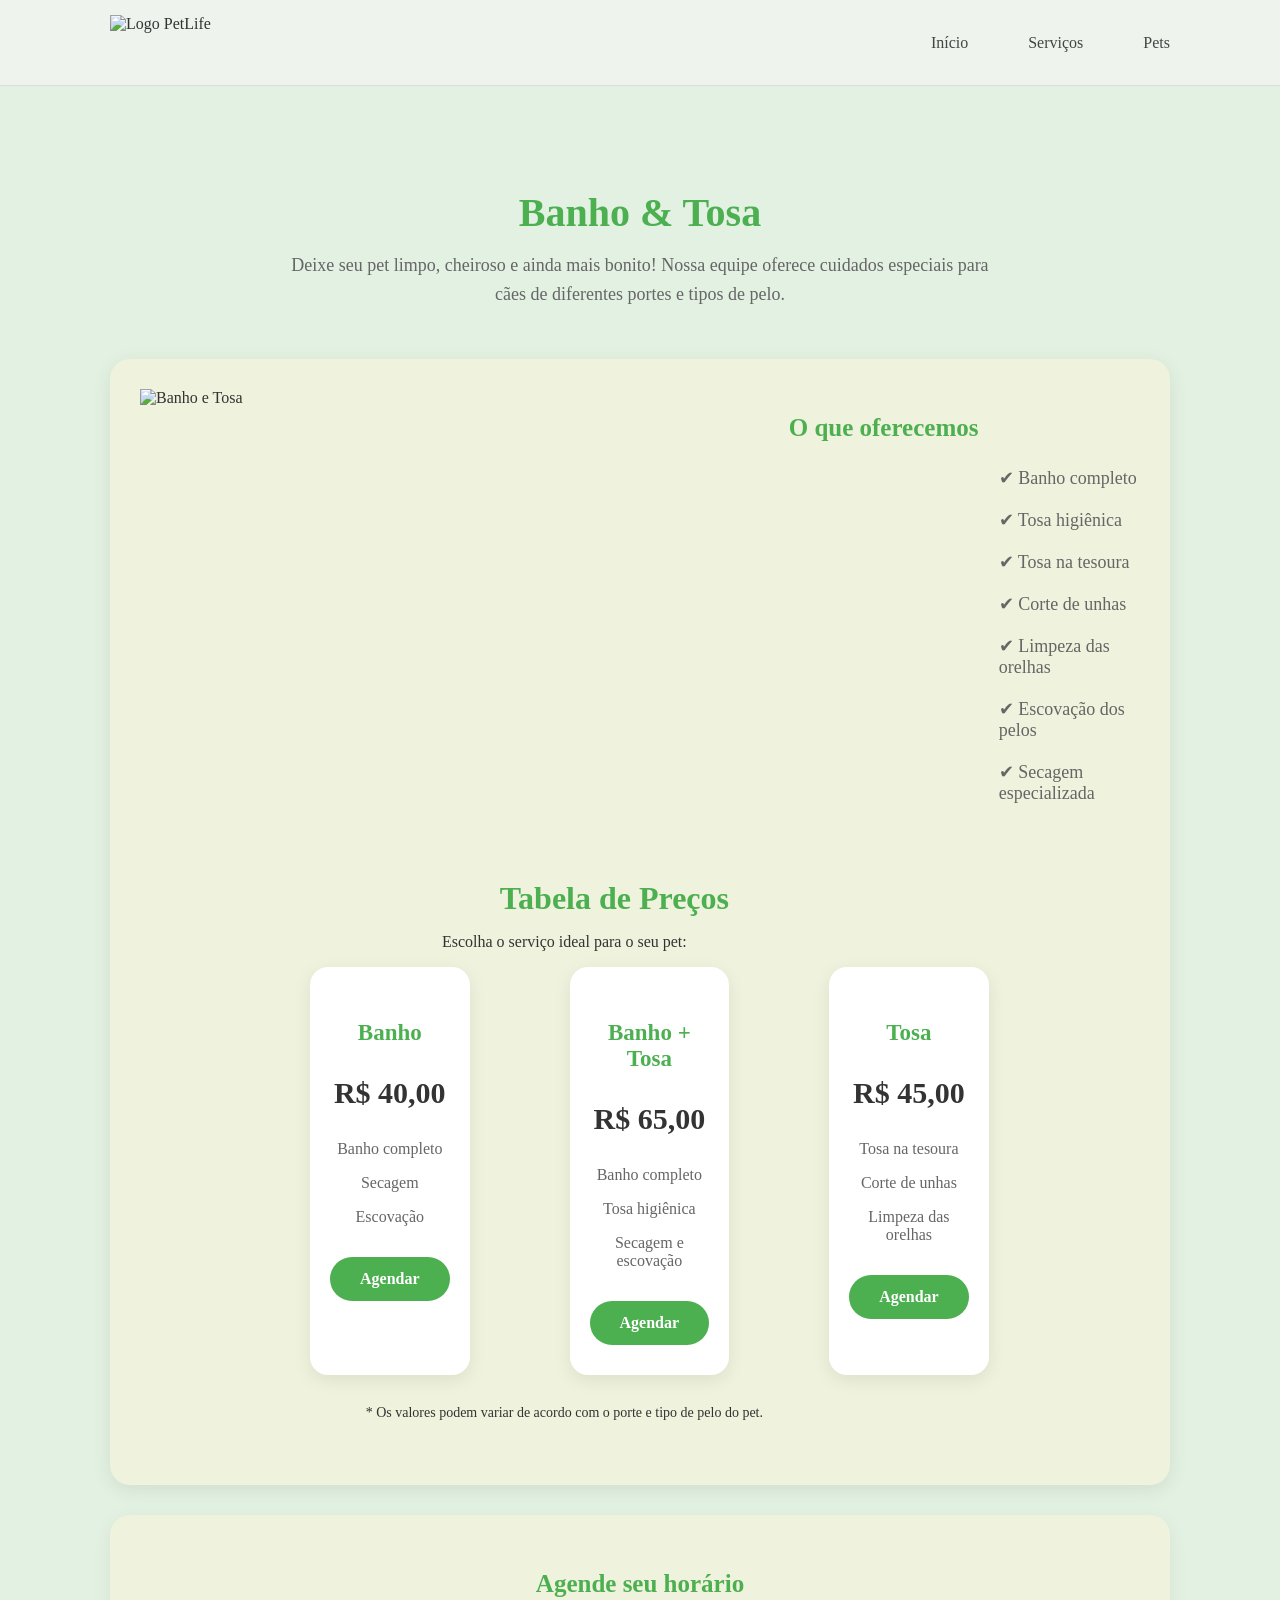
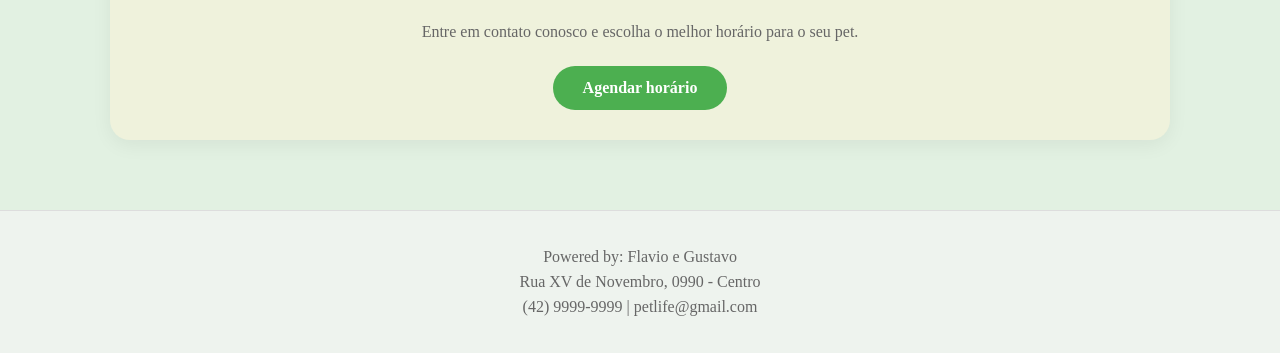
==== banho.html @ 8c78a1ec "Add files via upload" ====
<!DOCTYPE html>
<html lang="pt-br">

<head>
    <meta charset="UTF-8">
    <meta name="viewport" content="width=device-width, initial-scale=1.0">
    <title>PetLife - Banho & Tosa</title>
    <link rel="stylesheet" href="paginas.css">
</head>
<body>
<header>
    <div class="header-content">
        <div class="logo">
            <img src="imagens/ChatGPT Image 9 de ago. de 2026, 16_33_59.png" alt="Logo PetLife">
            <h1><span></span></h1>
        </div>
        <nav>
            <a href="index.html">Início</a>
            <a href="index.html#servicos">Serviços</a>
            <a href="index.html#pets">Pets</a>
        </nav>
    </div>
</header>
<main>
    <section class="pagina">
        <h2>Banho & Tosa</h2>
        <p class="descricao">
            Deixe seu pet limpo, cheiroso e ainda mais bonito!
            Nossa equipe oferece cuidados especiais para cães
            de diferentes portes e tipos de pelo.
        </p>
        <div class="conteudo">
            <img src="imagens/pet-shop-banho-tosa-bauru.webp" alt="Banho e Tosa">
            <div class="informacoes">
                <h3>O que oferecemos</h3>
                <p>✔ Banho completo</p>
                <p>✔ Tosa higiênica</p>
                <p>✔ Tosa na tesoura</p>
                <p>✔ Corte de unhas</p>
                <p>✔ Limpeza das orelhas</p>
                <p>✔ Escovação dos pelos</p>
                <p>✔ Secagem especializada</p>

            </div>
            <section class="precos">
    <h2>Tabela de Preços</h2>
    <p>Escolha o serviço ideal para o seu pet:</p>
    <div class="cards-precos">
        <div class="card-preco">
            <h3>Banho</h3>
            <p class="valor">R$ 40,00</p>
            <p>Banho completo</p>
            <p>Secagem</p>
            <p>Escovação</p>
            <a href="#" class="btn">Agendar</a>
        </div>
        <div class="card-preco">
            <h3>Banho + Tosa</h3>
            <p class="valor">R$ 65,00</p>
            <p>Banho completo</p>
            <p>Tosa higiênica</p>
            <p>Secagem e escovação</p>
            <a href="#" class="btn">Agendar</a>
        </div>
        <div class="card-preco">
            <h3>Tosa</h3>
            <p class="valor">R$ 45,00</p>
            <p>Tosa na tesoura</p>
            <p>Corte de unhas</p>
            <p>Limpeza das orelhas</p>
            <a href="#" class="btn">Agendar</a>
        </div>
    </div>
    <p class="observacao">
        * Os valores podem variar de acordo com o porte e tipo de pelo do pet.
    </p>
</section>
        </div>
        <div class="caixa">
            <h3>Agende seu horário</h3>
            <p>
                Entre em contato conosco e escolha o melhor
                horário para o seu pet.
            </p>
            <a href="#" class="btn">Agendar horário</a>
        </div>
    </section>
</main>
<footer>
    <p>Powered by: Flavio e Gustavo</p>
    <p>Rua XV de Novembro, 0990 - Centro</p>
    <p>(42) 9999-9999 | petlife@gmail.com</p>
</footer>
</body>
</html>
---- paginas.css ----
* {
    box-sizing: border-box;
}

body {
    margin: 0;
    font-family: Georgia, serif;
    background: #e2f1e2;
    color: #333;
}

header {
    background: #eef3ee;
    border-bottom: 1px solid #ddd;
    padding: 15px 0;
}

.header-content {
    max-width: 1100px;
    margin: auto;
    padding: 0 20px;

    display: flex;
    justify-content: space-between;
    align-items: center;
}

.logo {
    display: flex;
    align-items: center;
    gap: 10px;
}

.logo img {
    width: 130px;
    height: 55px;
    object-fit: contain;
}

.logo h1 {
    margin: 0;
    font-size: 28px;
    color: #222;
}

.logo span {
    color: #4caf50;
}

nav {
    display: flex;
    gap: 60px;
}

nav a {
    text-decoration: none;
    color: #444;
}

nav a:hover {
    color: #4caf50;
}


.pagina {
    max-width: 1100px;
    margin: auto;
    padding: 70px 20px;
}

.pagina h2 {
    text-align: center;
    color: #4caf50;
    font-size: 40px;
    margin-bottom: 15px;
}

.descricao {
    max-width: 700px;
    margin: 0 auto 50px;
    text-align: center;
    color: #666;
    font-size: 18px;
    line-height: 1.6;
}

.conteudo {
    display: grid;
    grid-template-columns: 1fr 1.5fr;
    gap: 10px;
    width: 100%;
    max-width: 1100px;
    margin: auto;
    padding: 30px;
    background: #eff2dc;
    border-radius: 20px;
    box-shadow: 0 5px 20px rgba(0,0,0,0.08);
    box-sizing: border-box;
}
.lado-esquerdo {
    display: flex;
    align-items: center;
    gap: 25px;

    min-width: 0;
}

.lado-esquerdo img {
    width: 100%;
    height: 600px;
    object-fit: cover;
    border-radius: 50px;
    flex-shrink: 0; 
}

.informacoes {
    flex: 1;
    min-width: 0;
}

.informacoes h3 {
    color: #4caf50;
    font-size: 25px;
    margin-left: -210px;
}

.informacoes p {
    color: #666;
    margin: 20px 0;
    font-size: 18px;
    margin-left: 150x;
}


.caixa {
    background: #eff2dc;
    margin-top: 30px;
    padding: 30px;
    text-align: center;
    border-radius: 20px;

    box-shadow: 0 5px 20px rgba(0,0,0,0.06);
}

.caixa h3 {
    color: #4caf50;
    font-size: 25px;
}

.caixa p {
    color: #666;
    margin-bottom: 25px;
}


.btn {
    display: inline-block;
    padding: 13px 30px;

    background: #4caf50;
    color: white;

    text-decoration: none;
    border-radius: 25px;

    font-weight: bold;
    transition: 0.3s;
}

.btn:hover {
    background: #388e3c;
    transform: translateY(-2px);
}


.produtos {
    display: grid;
    grid-template-columns: repeat(4, 1fr);
    gap: 25px;
}

.produto {
    background: #eff2dc;
    border-radius: 15px;
    overflow: hidden;
    text-align: center;

    box-shadow: 0 5px 15px rgba(0,0,0,0.07);

    transition: 0.3s;
}

.produto:hover {
    transform: translateY(-7px);
}

.produto img {
    width: 100%;
    height: 180px;
    object-fit: cover;
}

.produto h3 {
    color: #4caf50;
    font-size: 21px;
}

.produto p {
    color: #666;
    padding: 0 15px;
    line-height: 1.5;
}

.produto strong {
    display: block;
    color: #4caf50;
    margin: 20px;
}


footer {
    background: #eef3ee;
    border-top: 1px solid #ddd;
    text-align: center;
    padding: 30px;
    color: #666;
}

footer p {
    margin: 7px;
}


@media (max-width: 700px) {

    .header-content {
        flex-direction: column;
        gap: 15px;
    }

    nav {
        gap: 15px;
        flex-wrap: wrap;
        justify-content: center;
    }

    .conteudo {
        flex-direction: column;
    }

    .conteudo img {
        width: 100%;
        height: 250px;
    }

    .informacoes {
        text-align: center;
    }

    .produtos {
        grid-template-columns: 1fr;
    }

}



.precos {
    margin-top: 40px;
    padding: 40px 20px;
    text-align: center;
}

.precos h2 {
    color: #4caf50;
    font-size: 32px;
    margin-bottom: 10px;
    margin-left: 100px;
}

.precos {
    width: 100%;
    max-width: none;
    margin: 0;
    padding: 20px 0;
    text-align: center;

    box-sizing: border-box;
}

.cards-precos {
    display: grid;
    grid-template-columns: repeat(3, 1fr);
    gap: 100px;
    max-width: 1000px;
    margin: auto;
    margin-left: 170px;
}

.card-preco {
    background: white;
    padding: 30px 20px;
    border-radius: 18px;
    box-shadow: 0 5px 18px rgba(0,0,0,0.08);
    transition: 0.3s;
    
}

.card-preco:hover {
    transform: translateY(-7px);
}

.card-preco h3 {
    color: #4caf50;
    font-size: 23px;
}

.valor {
    color: #333 !important;
        font-size: 30px;
    font-weight: bold;
}

.card-preco p {
    color: #666;
}

.card-preco .btn {
    margin-top: 15px;
}

.observacao {
    margin-top: 30px !important;
    font-size: 14px;
}

@media (max-width: 700px) {
    .cards-precos {
        grid-template-columns: 1fr;
    }
}
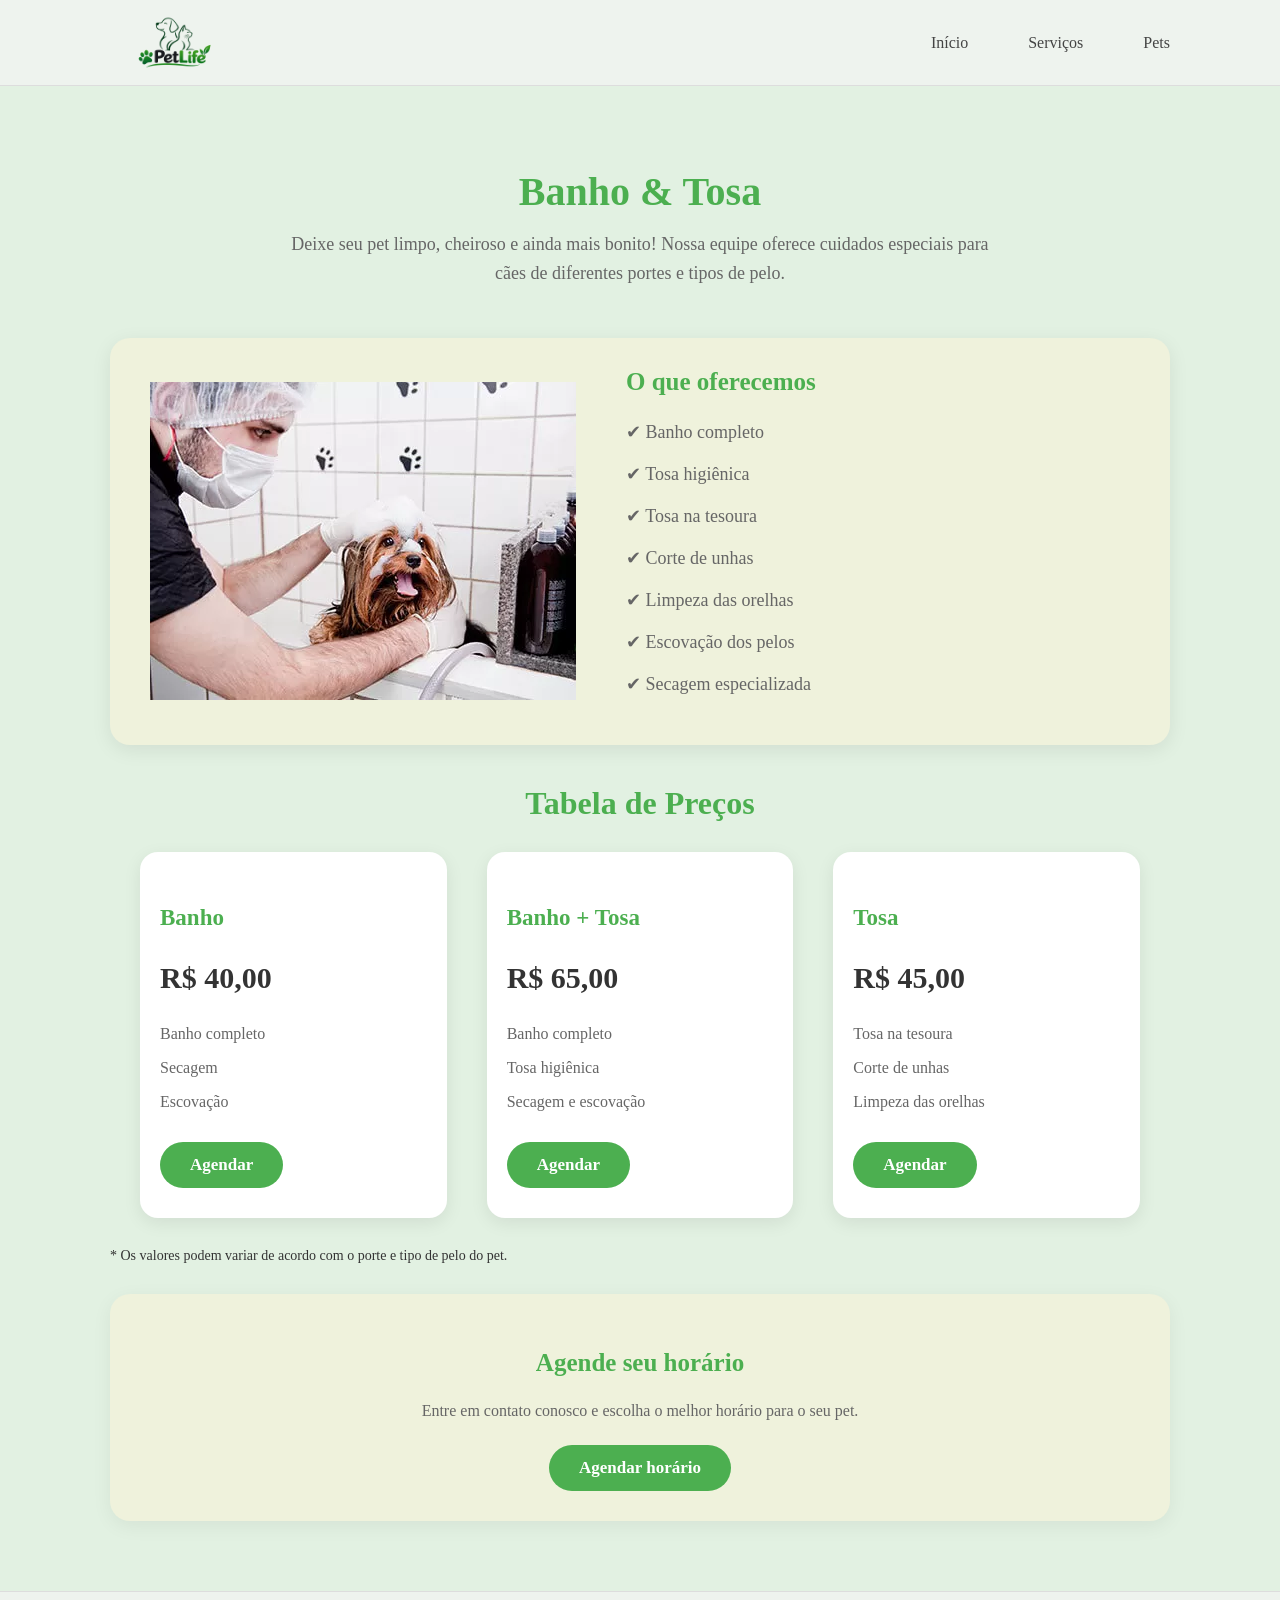
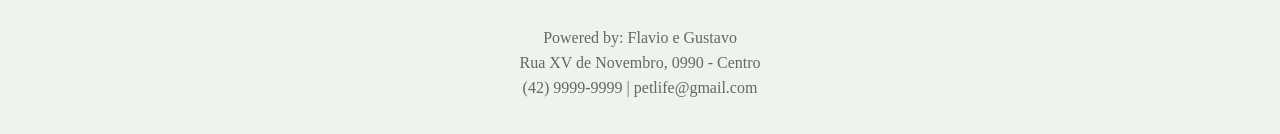
==== commit e79d27bf: "Add files via upload" ====
--- a/banho.html
+++ b/banho.html
@@ -5,7 +5,7 @@
     <meta charset="UTF-8">
     <meta name="viewport" content="width=device-width, initial-scale=1.0">
     <title>PetLife - Banho & Tosa</title>
-    <link rel="stylesheet" href="paginas.css">
+    <link rel="stylesheet" href="style.css">
 </head>
 <body>
 <header>
@@ -40,42 +40,41 @@
                 <p>✔ Limpeza das orelhas</p>
                 <p>✔ Escovação dos pelos</p>
                 <p>✔ Secagem especializada</p>
-
             </div>
-            <section class="precos">
-    <h2>Tabela de Preços</h2>
-    <p>Escolha o serviço ideal para o seu pet:</p>
-    <div class="cards-precos">
-        <div class="card-preco">
-            <h3>Banho</h3>
-            <p class="valor">R$ 40,00</p>
-            <p>Banho completo</p>
-            <p>Secagem</p>
-            <p>Escovação</p>
-            <a href="#" class="btn">Agendar</a>
         </div>
-        <div class="card-preco">
-            <h3>Banho + Tosa</h3>
-            <p class="valor">R$ 65,00</p>
-            <p>Banho completo</p>
-            <p>Tosa higiênica</p>
-            <p>Secagem e escovação</p>
-            <a href="#" class="btn">Agendar</a>
-        </div>
-        <div class="card-preco">
-            <h3>Tosa</h3>
-            <p class="valor">R$ 45,00</p>
-            <p>Tosa na tesoura</p>
-            <p>Corte de unhas</p>
-            <p>Limpeza das orelhas</p>
-            <a href="#" class="btn">Agendar</a>
-        </div>
-    </div>
-    <p class="observacao">
-        * Os valores podem variar de acordo com o porte e tipo de pelo do pet.
-    </p>
-</section>
-        </div>
+        <section class="precos">
+            <h2>Tabela de Preços</h2>
+            <p></p>
+            <div class="cards-precos">
+                <div class="card-preco">
+                    <h3>Banho</h3>
+                    <p class="valor">R$ 40,00</p>
+                    <p>Banho completo</p>
+                    <p>Secagem</p>
+                    <p>Escovação</p>
+                    <a href="#" class="btn">Agendar</a>
+                </div>
+                <div class="card-preco">
+                    <h3>Banho + Tosa</h3>
+                    <p class="valor">R$ 65,00</p>
+                    <p>Banho completo</p>
+                    <p>Tosa higiênica</p>
+                    <p>Secagem e escovação</p>
+                    <a href="#" class="btn">Agendar</a>
+                </div>
+                <div class="card-preco">
+                    <h3>Tosa</h3>
+                    <p class="valor">R$ 45,00</p>
+                    <p>Tosa na tesoura</p>
+                    <p>Corte de unhas</p>
+                    <p>Limpeza das orelhas</p>
+                    <a href="#" class="btn">Agendar</a>
+                </div>
+            </div>
+            <p class="observacao">
+                * Os valores podem variar de acordo com o porte e tipo de pelo do pet.
+            </p>
+        </section>
         <div class="caixa">
             <h3>Agende seu horário</h3>
             <p>
--- a/style.css
+++ b/style.css
@@ -0,0 +1,875 @@
+header{
+    background:#e0e3e0;
+    border-bottom:1px solid #eee;
+    padding:15px 0;
+    position:fixed;
+    top:0;
+    width:100%;
+    z-index:1000;
+}
+
+
+.header-content{
+    max-width:1100px;
+    margin:auto;
+    padding:0 50px;
+    display:flex;
+    justify-content:space-between;
+    align-items:center;
+}
+
+body{
+    margin:0;
+    padding-top: 65px;
+    background-color: #e2f1e2;
+    
+}
+
+.logo{
+    margin:0;
+    color:#222;
+}
+
+.logo span{
+    color:#4caf50;
+}
+
+nav ul{
+    display:flex;
+    gap:75px;
+    list-style:none;
+}
+
+nav a{
+    text-decoration:none;
+    color:#444;
+}
+
+nav a:hover{
+    color:#4caf50;
+}   
+
+
+
+.hero {
+    min-height: 500px;
+    display: flex;
+    align-items: center;
+    justify-content: center;
+    text-align: center;
+    background: #f4faf5;
+    padding: 60px 20px;
+}
+
+.hero-content {
+    max-width: 700px;
+}
+
+.hero h2 {
+    font-size: 42px;
+    color: #222;
+    margin-bottom: 20px;
+}
+
+.hero p {
+    font-size: 18px;
+    color: #666;
+    line-height: 1.6;
+    margin-bottom: 30px;
+}
+
+.btn {
+    display: inline-block;
+    padding: 13px 28px;
+    background: #4caf50;
+    color: white;
+    text-decoration: none;
+    border-radius: 8px;
+    font-weight: bold;
+    transition: 0.3s;
+}
+
+.btn:hover {
+    background: #388e3c;
+    transform: translateY(-2px);
+}
+
+@media (max-width: 700px) {
+    .hero {
+        min-height: 400px;
+    }
+
+    .hero h2 {
+        font-size: 30px;
+    }
+
+    .hero p {
+        font-size: 16px;
+    }
+}
+
+
+.servicos {
+    max-width: 1100px;
+    margin: auto;
+    padding: 70px 20px;
+    text-align: center;
+}
+
+.servicos h2 {
+    font-size: 32px;
+    color: #222;
+    margin-bottom: 40px;
+}
+
+
+.card-servico {
+    background: white;
+    border: 1px solid #e5e3e3;
+    border-radius: 15px;
+    overflow: hidden;
+    box-shadow: 0 5px 15px rgba(0,0,0,0.06);
+    transition: 0.3s
+}
+
+.card-servico:hover {
+    transform: translateY(-7px);
+}
+
+.card-servico img {
+    width: 100%;
+    height: 200px;
+    object-fit: cover;
+}
+
+.card-servico h3 {
+    color: #4caf50;
+    font-size: 21px;
+    margin: 20px 0 10px;
+}
+
+.card-servico p {
+    color: #666;
+    padding: 0 20px 20px;
+    line-height: 1.5;
+}
+
+@media (max-width: 700px) {
+    .grid- {
+        grid-template-columns: 1fr;
+    }
+}
+
+.servicos { 
+    max-width: 1100px;
+    margin: auto;
+    padding: 70px 20px;
+    text-align: center;
+
+}
+
+
+.servicos h2 {
+  display: inline-block;
+  background-color: #4CAF50;
+  color: #fff;
+  padding: 10px 30px;
+  border-radius: 30px;
+  font-size: 1.8rem;
+  margin: 0 auto 40px;
+
+}
+
+
+
+
+.card-servico {
+    background: #eff2dc;
+    padding: 30px 20px;
+    border-radius: 15px;
+    border: 1px solid #eee;
+    box-shadow: 0 5px 15px rgba(0,0,0,0.06);
+    transition: 0.3s;
+
+}
+
+.card-servico:hover {
+    transform: translate(-7px);
+    box-shadow: 0 10px 25px rgba(0,0,0,0.10);
+
+}
+
+
+.icon {
+    font-size: 40px;
+    margin-bottom: 15px;
+
+}
+
+.card-servico h3{
+    color: #4caf50;
+    margin-bottom: 10px;
+
+}
+
+.card-servico p {
+    color: #666;
+    line-height: 1.5;
+}
+
+@media (max-width: 700px) {
+    .grid- {
+        grid-template-columns: 1fr;
+    }
+}
+
+.pets {
+    max-width: 1100px;
+    margin: auto;
+    padding: 70px 20px;
+    text-align: center;
+
+}
+
+.pets h2 {
+   display: inline-block;
+  background-color: #4CAF50;
+  color: #fff;
+  padding: 10px 30px;
+  border-radius: 30px;
+  font-size: 1.8rem;
+  margin: 0 auto 40px;
+  }
+
+.grid-pets { 
+    display: grid;
+    grid-template-columns: repeat(3, 1fr);
+    gap: 25px;
+
+}
+
+.card-pet {
+    background: #eff2dc;
+    border-radius: 15px;
+    overflow: hidden;
+    border: 1px solid #eee;
+    box-shadow: 0 5px 15px rgba(0,0,0,0.06);
+    transition: 0.3s;
+}
+
+.card-pet:hover {
+    transform: translateY(-7px);
+}
+
+.card-pet img {
+    width: 100%;
+    height: 220px;
+    object-fit: cover;
+}
+
+.card-pet h4 {
+    font-size: 22px;
+    color: #4caf50;
+    margin: 18px 0 8px;
+}
+
+.card-pet p {
+    color: #666;
+    padding: 0 20px 20px;
+    line-height: 1.5;
+}
+
+@media (max-width: 700px) {
+    .grid-pets {
+        grid-template-columns: 1fr;
+    }
+}
+
+
+
+footer {
+    background: #f8faf8;
+    border-top: 1px solid #eee;
+    padding: 45px 20px;
+}
+
+.rodape {
+    max-width: 1100px;
+    margin: auto;
+    display: flex;
+    justify-content: space-between;
+    gap: 50px;
+}
+
+.infomações p {
+    color: #666;
+    margin: 8px 0;
+}
+
+.Links {
+    display: flex;
+    flex-direction: column;
+    gap: 10px;
+}
+
+.Links a {
+    color: #555;
+    text-decoration: none;
+    transition: 0.3s;
+}
+
+.Links a:hover {
+    color: #4caf50;
+}
+
+@media (max-width: 700px) {
+    .rodape {
+        flex-direction: column;
+        text-align: center;
+    }
+
+    .Links {
+        align-items: center;
+    }
+}
+
+
+
+
+
+.hero {
+    min-height: 100vh;
+    display: flex;
+    align-items: center;
+    justify-content: center;
+    text-align: center;
+    padding: 40px 20px;
+
+    background:
+        linear-gradient(rgba(52, 220, 91, 0.55), rgba(44, 56, 48, 0.55)),
+        url("imagens/marketing-distribuidora-pet-melhor-caminho.jpg");
+
+    background-size: cover;
+    background-position: center;
+    background-attachment: fixed;
+}
+
+.hero-content { 
+    max-width: 750px;
+    color: white;
+}
+
+.hero h2 {
+    font-size: 48px;
+    margin-bottom: 20px;
+    color: white;
+}
+
+.hero p {
+    font-size: 20px;
+    margin-bottom: 35px;
+    color: white;
+}
+
+.btn {
+    display: inline-block;
+    padding: 16px 35px;
+    background: #4caf50;
+    color: white;
+    text-decoration: none;
+    border-radius: 30px;
+    font-size: 17px;
+    font-weight: bold;
+    transition: 0.3s;
+}
+
+.btn:hover {
+    background: #66bb6a;
+    transform: scale(1.05);
+}
+
+
+
+.logo {
+    display: flex;
+    align-items: center;
+    gap: 10px;
+}
+
+.logo img {
+    width: 200px;
+    height: 65px;
+    object-fit: contain;
+}
+
+.logo h1 {
+    margin: 0;
+    font-size: 28px;
+    color: #222;
+}
+
+.logo span {
+    color: #4caf50;
+}
+
+
+
+.grid-servicos {
+  display: flex;
+  flex-wrap: wrap;
+  justify-content: center;
+  gap: 30px;
+}
+
+.card-servico {
+  flex: 1 1 300px;
+  max-width: 360px;
+  text-decoration: none;
+  color: inherit;
+}
+
+
+
+* {
+    box-sizing: border-box;
+}
+
+body {
+    margin: 0;
+    font-family: Georgia, serif;
+    background: #e2f1e2;
+    color: #333;
+}
+
+header {
+    background: #eef3ee;
+    border-bottom: 1px solid #ddd;
+    padding: 15px 0;
+}
+
+.header-content {
+    max-width: 1100px;
+    margin: auto;
+    padding: 0 20px;
+
+    display: flex;
+    justify-content: space-between;
+    align-items: center;
+}
+
+.logo {
+    display: flex;
+    align-items: center;
+    gap: 10px;
+}
+
+.logo img {
+    width: 130px;
+    height: 55px;
+    object-fit: contain;
+}
+
+.logo h1 {
+    margin: 0;
+    font-size: 28px;
+    color: #222;
+}
+
+.logo span {
+    color: #4caf50;
+}
+
+nav {
+    display: flex;
+    gap: 60px;
+}
+
+nav a {
+    text-decoration: none;
+    color: #444;
+}
+
+nav a:hover {
+    color: #4caf50;
+}
+
+
+.pagina {
+    max-width: 1100px;
+    margin: auto;
+    padding: 70px 20px;
+}
+
+.pagina h2 {
+    text-align: center;
+    color: #4caf50;
+    font-size: 40px;
+    margin-bottom: 15px;
+}
+
+.descricao {
+    max-width: 700px;
+    margin: 0 auto 50px;
+    text-align: center;
+    color: #666;
+    font-size: 18px;
+    line-height: 1.6;
+}
+
+.conteudo {
+    display: flex;
+    align-items: center;
+    gap: 50px;
+
+    width: 100%;
+    max-width: 1100px;
+    margin: auto;
+    padding: 30px 40px;
+
+    background: #eff2dc;
+    border-radius: 20px;
+    box-shadow: 0 5px 20px rgba(0,0,0,0.08);
+
+    box-sizing: border-box;
+}
+
+.lado-esquerdo {
+    width: 55%;
+    display: block;
+}
+
+.lado-esquerdo img {
+    width: 100%;
+    height: 400px;
+    object-fit: cover;
+    border-radius: 20px;
+    display: block;
+}
+
+.informacoes {
+    width: 45%;
+    flex: none;
+    margin: 0;
+    padding: 0;
+}
+
+.informacoes h3 {
+    color: #4caf50;
+    font-size: 25px;
+    margin: 0 0 25px 0;
+}
+
+.informacoes p {
+    color: #666;
+    margin: 20px 0;
+    font-size: 18px;
+}
+
+
+.caixa {
+    background: #eff2dc;
+    margin-top: 30px;
+    padding: 30px;
+    text-align: center;
+    border-radius: 20px;
+
+    box-shadow: 0 5px 20px rgba(0,0,0,0.06);
+}
+
+.caixa h3 {
+    color: #4caf50;
+    font-size: 25px;
+}
+
+.caixa p {
+    color: #666;
+    margin-bottom: 25px;
+}
+
+
+.btn {
+    display: inline-block;
+    padding: 13px 30px;
+
+    background: #4caf50;
+    color: white;
+
+    text-decoration: none;
+    border-radius: 25px;
+
+    font-weight: bold;
+    transition: 0.3s;
+}
+
+.btn:hover {
+    background: #388e3c;
+    transform: translateY(-2px);
+}
+
+
+.produtos {
+    display: grid;
+    grid-template-columns: repeat(4, 1fr);
+    gap: 25px;
+}
+
+.produto {
+    background: #eff2dc;
+    border-radius: 15px;
+    overflow: hidden;
+    text-align: center;
+
+    box-shadow: 0 5px 15px rgba(0,0,0,0.07);
+
+    transition: 0.3s;
+}
+
+.produto:hover {
+    transform: translateY(-7px);
+}
+
+.produto img {
+    width: 100%;
+    height: 180px;
+    object-fit: cover;
+}
+
+.produto h3 {
+    color: #4caf50;
+    font-size: 21px;
+}
+
+.produto p {
+    color: #666;
+    padding: 0 15px;
+    line-height: 1.5;
+}
+
+.produto strong {
+    display: block;
+    color: #4caf50;
+    margin: 20px;
+}
+
+
+footer {
+    background: #eef3ee;
+    border-top: 1px solid #ddd;
+    text-align: center;
+    padding: 30px;
+    color: #666;
+}
+
+footer p {
+    margin: 7px;
+}
+
+
+@media (max-width: 700px) {
+
+    .header-content {
+        flex-direction: column;
+        gap: 15px;
+    }
+
+    nav {
+        gap: 15px;
+        flex-wrap: wrap;
+        justify-content: center;
+    }
+
+    .conteudo {
+        flex-direction: column;
+    }
+
+    .conteudo img {
+        width: 100%;
+        height: 250px;
+    }
+
+    .informacoes {
+        text-align: center;
+    }
+
+    .produtos {
+        grid-template-columns: 1fr;
+    }
+
+}
+
+
+
+.precos {
+    width: 100%;
+    max-width: 1100px;
+    margin-top: 40px;
+}
+
+.precos h2 {
+    color: #4caf50;
+    font-size: 32px;
+    margin-bottom: 10px;
+}
+
+.cards-precos {
+    display: grid;
+    grid-template-columns: repeat(3, 1fr);
+    gap: 40px;
+    width: 100%;
+    max-width: 1000px;
+    margin: 30px auto;
+}
+
+.card-preco {
+    background: white;
+    padding: 30px 20px;
+    border-radius: 18px;
+    box-shadow: 0 5px 18px rgba(0,0,0,0.08);
+}
+
+.card-preco:hover {
+    transform: translateY(-7px);
+}
+
+.card-preco h3 {
+    color: #4caf50;
+    font-size: 23px;
+}
+
+.valor {
+    color: #333 !important;
+        font-size: 30px;
+    font-weight: bold;
+}
+
+.card-preco p {
+    color: #666;
+}
+
+.card-preco .btn {
+    margin-top: 15px;
+}
+
+.observacao {
+    margin-top: 30px !important;
+    font-size: 14px;
+}
+
+@media (max-width: 700px) {
+    .cards-precos {
+        grid-template-columns: 1fr;
+    }
+}
+
+
+.cadastro-section {
+    max-width: 650px;
+    margin: 40px auto;
+    padding: 30px 25px;
+    background-color: #ffffff;
+    border-radius: 12px;
+    box-shadow: 0 4px 15px rgba(0, 0, 0, 0.08);
+}
+
+.cadastro-section h2 {
+    color: #2c3e50;
+    font-size: 1.8rem;
+    text-align: center;
+    margin-bottom: 8px;
+}
+
+.cadastro-section > p {
+    text-align: center;
+    color: #666;
+    font-size: 0.95rem;
+    margin-bottom: 30px;
+}
+
+.form-cadastro fieldset {
+    border: 1px solid #e0e0e0;
+    border-radius: 8px;
+    padding: 20px;
+    margin-bottom: 25px;
+    background-color: #fafafa;
+}
+
+.form-cadastro legend {
+    font-weight: 600;
+    font-size: 1.05rem;
+    color: #2c3e50;
+    padding: 0 10px;
+    background-color: #ffffff;
+    border: 1px solid #e0e0e0;
+    border-radius: 4px;
+}
+
+.campo {
+    display: flex;
+    flex-direction: column;
+    margin-bottom: 15px;
+}
+
+.campo label {
+    font-size: 0.9rem;
+    font-weight: 600;
+    color: #444;
+    margin-bottom: 6px;
+}
+
+.campo input, 
+.campo select, 
+.campo textarea {
+    padding: 10px 12px;
+    border: 1px solid #ccc;
+    border-radius: 6px;
+    font-size: 0.95rem;
+    color: #333;
+    background-color: #ffffff;
+    outline: none;
+    transition: border-color 0.2s, box-shadow 0.2s;
+    width: 100%;
+    box-sizing: border-box;
+}
+
+.campo input:focus, 
+.campo select:focus, 
+.campo textarea:focus {
+    border-color: #4CAF50; 
+    box-shadow: 0 0 5px rgba(76, 175, 80, 0.3);
+}
+
+.campo-duplo {
+    display: flex;
+    gap: 15px;
+}
+
+.campo-duplo .campo {
+    flex: 1;
+}
+
+.campo textarea {
+    resize: vertical;
+    min-height: 80px;
+}
+
+.form-cadastro .btn {
+    display: block;
+    width: 100%;
+    padding: 14px;
+    background-color: #4CAF50; 
+    color: #ffffff;
+    font-size: 1rem;
+    font-weight: bold;
+    border: none;
+    border-radius: 6px;
+    cursor: pointer;
+    transition: background-color 0.2s ease, transform 0.1s ease;
+}
+
+.form-cadastro .btn:hover {
+    background-color: #45a049;
+}
+
+.form-cadastro .btn:active {
+    transform: scale(0.99);
+}
